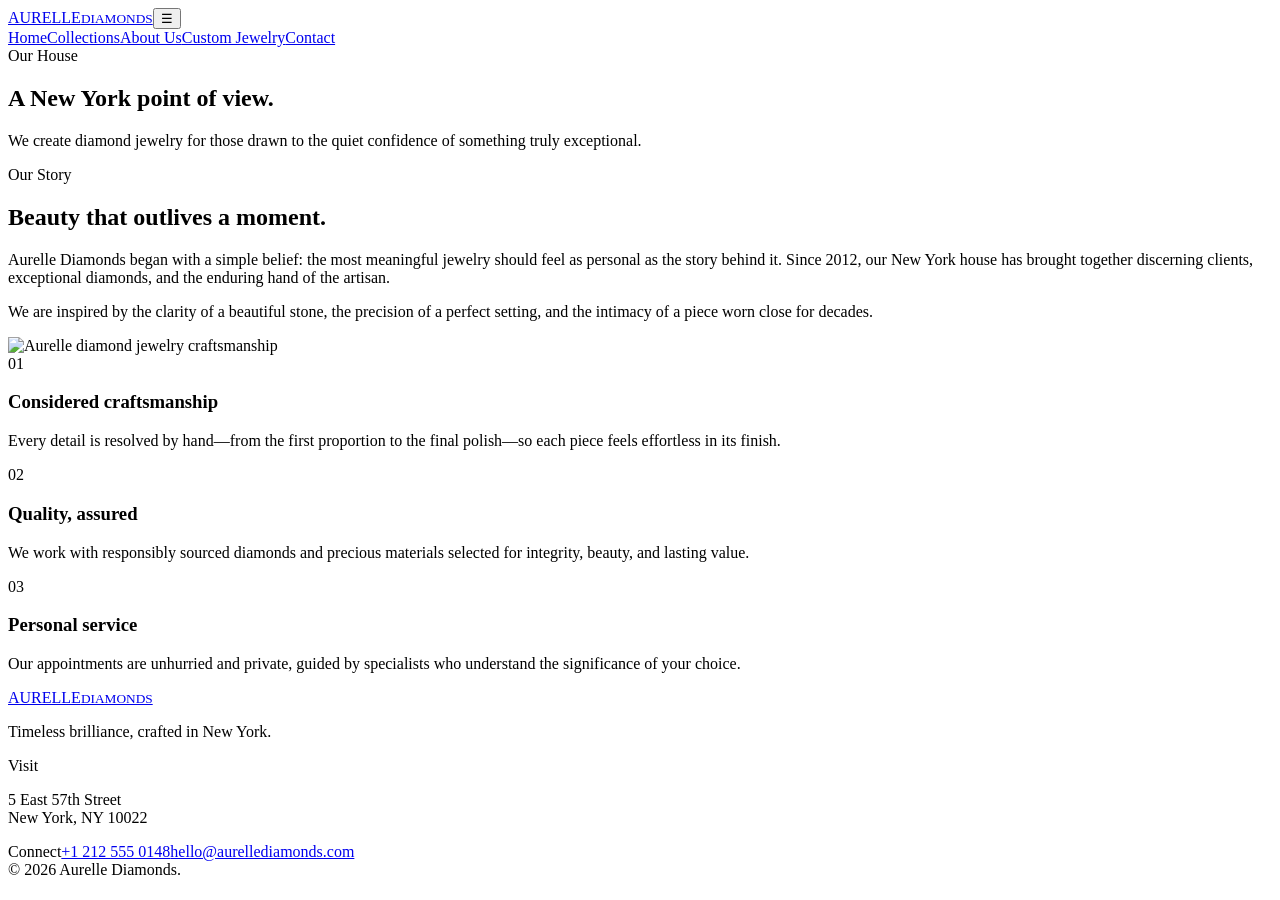
==== about.html @ 7a1c85e7 "Add files via upload" ====
<!doctype html><html lang="en"><head><meta charset="utf-8"><meta name="viewport" content="width=device-width,initial-scale=1"><title>About Us | Aurelle Diamonds</title><link rel="stylesheet" href="css/style.css"></head><body><header class="nav shell"><a class="brand" href="index.html">AURELLE<small>DIAMONDS</small></a><button class="menu" aria-label="Open navigation">☰</button><nav class="links"><a href="index.html">Home</a><a href="collections.html">Collections</a><a class="active" href="about.html">About Us</a><a href="custom.html">Custom Jewelry</a><a href="contact.html">Contact</a></nav></header><main><section class="page-intro shell"><span class="eyebrow">Our House</span><h1>A New York point of view.</h1><p>We create diamond jewelry for those drawn to the quiet confidence of something truly exceptional.</p></section><section class="section editorial"><div class="shell split"><div><span class="eyebrow">Our Story</span><h2>Beauty that outlives a moment.</h2><p>Aurelle Diamonds began with a simple belief: the most meaningful jewelry should feel as personal as the story behind it. Since 2012, our New York house has brought together discerning clients, exceptional diamonds, and the enduring hand of the artisan.</p><p>We are inspired by the clarity of a beautiful stone, the precision of a perfect setting, and the intimacy of a piece worn close for decades.</p></div><div class="tall-image"><img src="assets/images/necklace.png" alt="Aurelle diamond jewelry craftsmanship"></div></div></section><section class="section shell"><div class="craft"><article><span>01</span><h3>Considered craftsmanship</h3><p>Every detail is resolved by hand—from the first proportion to the final polish—so each piece feels effortless in its finish.</p></article><article><span>02</span><h3>Quality, assured</h3><p>We work with responsibly sourced diamonds and precious materials selected for integrity, beauty, and lasting value.</p></article><article><span>03</span><h3>Personal service</h3><p>Our appointments are unhurried and private, guided by specialists who understand the significance of your choice.</p></article></div></section></main><footer class="footer"><div class="shell footer-grid"><div><a class="brand" href="index.html">AURELLE<small>DIAMONDS</small></a><p>Timeless brilliance, crafted in New York.</p></div><div><span class="eyebrow">Visit</span><p>5 East 57th Street<br>New York, NY 10022</p></div><div><span class="eyebrow">Connect</span><a href="tel:+12125550148">+1 212 555 0148</a><a href="mailto:hello@aurellediamonds.com">hello@aurellediamonds.com</a></div></div><div class="shell copyright">© 2026 Aurelle Diamonds.</div></footer><script src="js/main.js"></script></body></html>
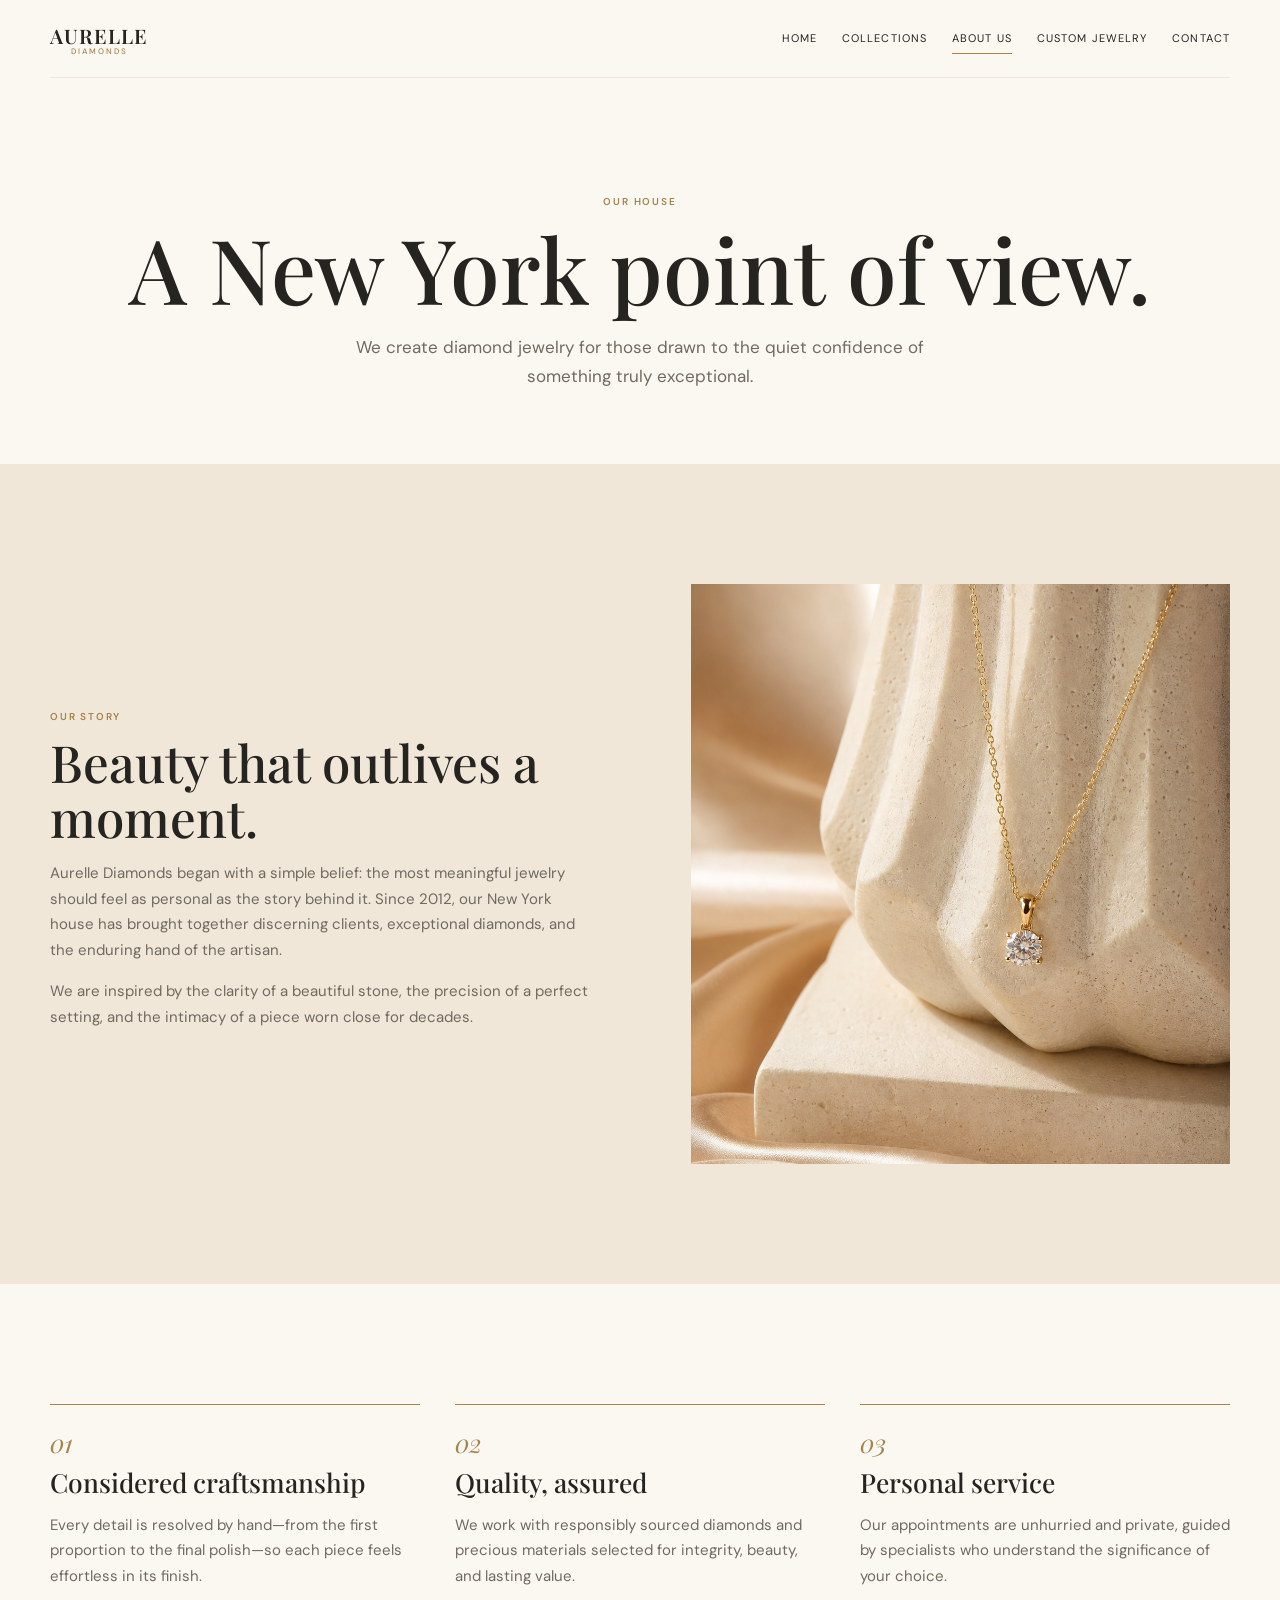
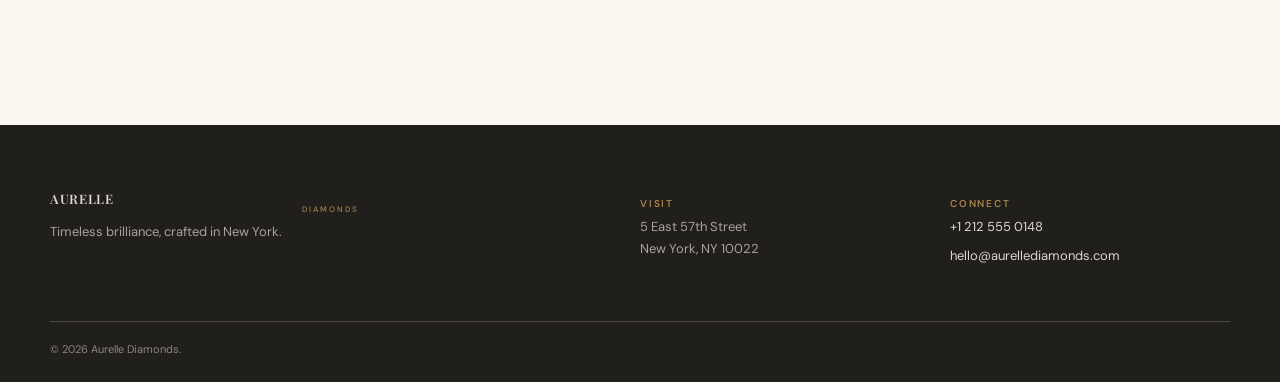
==== commit 4c58b015: "Refactor about.html for improved readability" ====
--- a/about.html
+++ b/about.html
@@ -1 +1,153 @@
-<!doctype html><html lang="en"><head><meta charset="utf-8"><meta name="viewport" content="width=device-width,initial-scale=1"><title>About Us | Aurelle Diamonds</title><link rel="stylesheet" href="css/style.css"></head><body><header class="nav shell"><a class="brand" href="index.html">AURELLE<small>DIAMONDS</small></a><button class="menu" aria-label="Open navigation">☰</button><nav class="links"><a href="index.html">Home</a><a href="collections.html">Collections</a><a class="active" href="about.html">About Us</a><a href="custom.html">Custom Jewelry</a><a href="contact.html">Contact</a></nav></header><main><section class="page-intro shell"><span class="eyebrow">Our House</span><h1>A New York point of view.</h1><p>We create diamond jewelry for those drawn to the quiet confidence of something truly exceptional.</p></section><section class="section editorial"><div class="shell split"><div><span class="eyebrow">Our Story</span><h2>Beauty that outlives a moment.</h2><p>Aurelle Diamonds began with a simple belief: the most meaningful jewelry should feel as personal as the story behind it. Since 2012, our New York house has brought together discerning clients, exceptional diamonds, and the enduring hand of the artisan.</p><p>We are inspired by the clarity of a beautiful stone, the precision of a perfect setting, and the intimacy of a piece worn close for decades.</p></div><div class="tall-image"><img src="assets/images/necklace.png" alt="Aurelle diamond jewelry craftsmanship"></div></div></section><section class="section shell"><div class="craft"><article><span>01</span><h3>Considered craftsmanship</h3><p>Every detail is resolved by hand—from the first proportion to the final polish—so each piece feels effortless in its finish.</p></article><article><span>02</span><h3>Quality, assured</h3><p>We work with responsibly sourced diamonds and precious materials selected for integrity, beauty, and lasting value.</p></article><article><span>03</span><h3>Personal service</h3><p>Our appointments are unhurried and private, guided by specialists who understand the significance of your choice.</p></article></div></section></main><footer class="footer"><div class="shell footer-grid"><div><a class="brand" href="index.html">AURELLE<small>DIAMONDS</small></a><p>Timeless brilliance, crafted in New York.</p></div><div><span class="eyebrow">Visit</span><p>5 East 57th Street<br>New York, NY 10022</p></div><div><span class="eyebrow">Connect</span><a href="tel:+12125550148">+1 212 555 0148</a><a href="mailto:hello@aurellediamonds.com">hello@aurellediamonds.com</a></div></div><div class="shell copyright">© 2026 Aurelle Diamonds.</div></footer><script src="js/main.js"></script></body></html>
+<!DOCTYPE html>
+<html lang="en">
+ <head>
+  <meta charset="utf-8">
+  <meta content="width=device-width,initial-scale=1" name="viewport">
+  <title>
+   About Us | Aurelle Diamonds
+  </title>
+  <link href="style.css" rel="stylesheet">
+ </head>
+ <body>
+  <header class="nav shell">
+   <a class="brand" href="index.html">
+    AURELLE
+    <small>
+     DIAMONDS
+    </small>
+   </a>
+   <button aria-label="Open navigation" class="menu">
+    ☰
+   </button>
+   <nav class="links">
+    <a href="index.html">
+     Home
+    </a>
+    <a href="collections.html">
+     Collections
+    </a>
+    <a class="active" href="about.html">
+     About Us
+    </a>
+    <a href="custom.html">
+     Custom Jewelry
+    </a>
+    <a href="contact.html">
+     Contact
+    </a>
+   </nav>
+  </header>
+  <main>
+   <section class="page-intro shell">
+    <span class="eyebrow">
+     Our House
+    </span>
+    <h1>
+     A New York point of view.
+    </h1>
+    <p>
+     We create diamond jewelry for those drawn to the quiet confidence of something truly exceptional.
+    </p>
+   </section>
+   <section class="section editorial">
+    <div class="shell split">
+     <div>
+      <span class="eyebrow">
+       Our Story
+      </span>
+      <h2>
+       Beauty that outlives a moment.
+      </h2>
+      <p>
+       Aurelle Diamonds began with a simple belief: the most meaningful jewelry should feel as personal as the story behind it. Since 2012, our New York house has brought together discerning clients, exceptional diamonds, and the enduring hand of the artisan.
+      </p>
+      <p>
+       We are inspired by the clarity of a beautiful stone, the precision of a perfect setting, and the intimacy of a piece worn close for decades.
+      </p>
+     </div>
+     <div class="tall-image">
+      <img alt="Aurelle diamond jewelry craftsmanship" src="necklace.png">
+     </div>
+    </div>
+   </section>
+   <section class="section shell">
+    <div class="craft">
+     <article>
+      <span>
+       01
+      </span>
+      <h3>
+       Considered craftsmanship
+      </h3>
+      <p>
+       Every detail is resolved by hand&mdash;from the first proportion to the final polish&mdash;so each piece feels effortless in its finish.
+      </p>
+     </article>
+     <article>
+      <span>
+       02
+      </span>
+      <h3>
+       Quality, assured
+      </h3>
+      <p>
+       We work with responsibly sourced diamonds and precious materials selected for integrity, beauty, and lasting value.
+      </p>
+     </article>
+     <article>
+      <span>
+       03
+      </span>
+      <h3>
+       Personal service
+      </h3>
+      <p>
+       Our appointments are unhurried and private, guided by specialists who understand the significance of your choice.
+      </p>
+     </article>
+    </div>
+   </section>
+  </main>
+  <footer class="footer">
+   <div class="shell footer-grid">
+    <div>
+     <a class="brand" href="index.html">
+      AURELLE
+      <small>
+       DIAMONDS
+      </small>
+     </a>
+     <p>
+      Timeless brilliance, crafted in New York.
+     </p>
+    </div>
+    <div>
+     <span class="eyebrow">
+      Visit
+     </span>
+     <p>
+      5 East 57th Street
+      <br>
+      New York, NY 10022
+     </p>
+    </div>
+    <div>
+     <span class="eyebrow">
+      Connect
+     </span>
+     <a href="tel:+12125550148">
+      +1 212 555 0148
+     </a>
+     <a href="mailto:hello@aurellediamonds.com">
+      hello@aurellediamonds.com
+     </a>
+    </div>
+   </div>
+   <div class="shell copyright">
+    &copy; 2026 Aurelle Diamonds.
+   </div>
+  </footer>
+  <script src="main.js">
+  </script>
+ </body>
+</html>
--- a/style.css
+++ b/style.css
@@ -0,0 +1,2 @@
+@import url('https://fonts.googleapis.com/css2?family=DM+Sans:wght@400;500;600&family=Playfair+Display:ital,wght@0,500;0,600;0,700;1,500&display=swap');
+:root{--ivory:#fbf8f2;--paper:#fffdf9;--ink:#262420;--muted:#706a60;--gold:#a7834c;--line:#e7dfd2;--champ:#eee1cc}*{box-sizing:border-box}html{scroll-behavior:smooth}body{margin:0;background:var(--ivory);color:var(--ink);font:15px/1.7 'DM Sans',Arial,sans-serif}a{color:inherit;text-decoration:none}img{display:block;width:100%;object-fit:cover}.shell{width:min(1180px,calc(100% - 48px));margin:auto}.eyebrow{letter-spacing:.18em;text-transform:uppercase;font-size:10px;font-weight:600;color:var(--gold)}h1,h2,h3{font-family:'Playfair Display',Georgia,serif;font-weight:500;line-height:1.08;margin:.4rem 0 1rem}h1{font-size:clamp(3.2rem,7vw,6.5rem)}h2{font-size:clamp(2.3rem,4vw,4.25rem)}h3{font-size:1.65rem}p{margin:0 0 1rem;color:var(--muted)}.nav{height:78px;display:flex;align-items:center;justify-content:space-between;position:sticky;top:0;z-index:20;background:rgba(251,248,242,.92);backdrop-filter:blur(14px);border-bottom:1px solid rgba(231,223,210,.7)}.brand{font:600 1.25rem 'Playfair Display',serif;letter-spacing:.05em}.brand small{font:500 8px 'DM Sans';letter-spacing:.25em;display:block;text-align:center;color:var(--gold);margin-top:-3px}.links{display:flex;align-items:center;gap:25px;font-size:11px;text-transform:uppercase;letter-spacing:.1em}.links a{position:relative}.links a:after{content:'';height:1px;background:var(--gold);left:0;right:0;bottom:-6px;position:absolute;transform:scaleX(0);transition:.25s}.links a:hover:after,.links a.active:after{transform:scaleX(1)}.menu{display:none;background:none;border:0;font-size:22px}.button{display:inline-flex;align-items:center;justify-content:center;padding:13px 22px;border:1px solid var(--ink);font-size:10px;text-transform:uppercase;letter-spacing:.13em;transition:.25s;cursor:pointer;background:transparent}.button:hover{background:var(--ink);color:#fff}.button.gold{background:var(--gold);border-color:var(--gold);color:#fff}.button.gold:hover{background:transparent;color:var(--gold)}.hero{min-height:calc(100vh - 78px);display:grid;grid-template-columns:1.02fr .98fr;align-items:center}.hero-copy{padding:70px min(5vw,80px) 70px max(24px,calc((100vw - 1180px)/2))}.hero-copy p{max-width:430px;font-size:17px}.actions{display:flex;gap:11px;flex-wrap:wrap;margin-top:30px}.hero-image{height:calc(100vh - 78px);min-height:630px;overflow:hidden}.hero-image img{height:100%;transition:transform 1.5s}.hero-image:hover img{transform:scale(1.04)}.section{padding:120px 0}.section-head{display:flex;justify-content:space-between;align-items:end;gap:30px;margin-bottom:42px}.section-head p{max-width:390px}.cards{display:grid;grid-template-columns:repeat(3,1fr);gap:20px}.card{background:var(--paper);overflow:hidden}.card-image{height:400px;overflow:hidden;background:var(--champ)}.card-image img{height:100%;transition:transform .7s}.card:hover img{transform:scale(1.05)}.card-info{padding:19px 18px 22px}.card-info h3{font-size:1.4rem;margin:0 0 3px}.card-info p{font-size:12px;text-transform:uppercase;letter-spacing:.1em}.story{background:#eee7db}.split{display:grid;grid-template-columns:1fr 1fr;gap:clamp(40px,8vw,120px);align-items:center}.tall-image{height:580px}.tall-image img{height:100%}.custom{background:var(--ink);color:#fff;text-align:center;padding:105px 20px}.custom h2,.custom p{color:#fff}.custom p{max-width:520px;margin:0 auto 27px;color:#d7d0c6}.craft{display:grid;grid-template-columns:repeat(3,1fr);gap:35px}.craft article{border-top:1px solid var(--gold);padding-top:20px}.craft span{font:italic 1.6rem 'Playfair Display';color:var(--gold)}.page-intro{padding:110px 0 74px;text-align:center}.page-intro p{max-width:570px;margin:auto;font-size:17px}.products{display:grid;grid-template-columns:repeat(4,1fr);gap:18px}.products .card-image{height:320px}.products .card-info{padding:16px}.products .button{padding:9px 13px;font-size:9px;margin-top:7px}.editorial{background:#f0e7d9}.process{display:grid;grid-template-columns:repeat(3,1fr);gap:28px}.process article{padding:35px 25px;background:var(--paper)}.process b{font:500 3.2rem 'Playfair Display';color:var(--champ)}.contact-grid{display:grid;grid-template-columns:.8fr 1.2fr;gap:70px}.contact-details{border-top:1px solid var(--gold);padding-top:25px}.contact-details a{color:var(--gold)}.form{background:var(--paper);padding:35px}.form label{font-size:10px;letter-spacing:.12em;text-transform:uppercase}.form input,.form textarea{width:100%;border:0;border-bottom:1px solid var(--line);background:transparent;padding:10px 0 13px;margin-bottom:22px;font:inherit;outline:0}.form textarea{height:100px;resize:vertical}.map{height:260px;background:#e8dfd2;display:grid;place-items:center;text-align:center}.map span{font:italic 1.7rem 'Playfair Display'}.footer{background:#201f1c;color:#ddd7cf;padding:65px 0 23px}.footer-grid{display:grid;grid-template-columns:2fr 1fr 1fr;gap:30px;border-bottom:1px solid #49453f;padding-bottom:45px}.footer p{color:#aaa39a;font-size:13px}.footer a{display:block;margin-bottom:7px;font-size:13px}.copyright{font-size:11px;color:#8c867d;margin-top:18px}.fade{animation:rise .8s both}@keyframes rise{from{opacity:0;transform:translateY(20px)}to{opacity:1;transform:translateY(0)}}@media(max-width:800px){.links{display:none;position:absolute;top:78px;left:0;right:0;background:var(--ivory);padding:20px 24px;flex-direction:column;align-items:start}.links.open{display:flex}.menu{display:block}.hero,.split,.contact-grid{grid-template-columns:1fr}.hero-copy{padding:70px 24px}.hero-image{height:65vh;min-height:440px}.section{padding:75px 0}.cards,.craft,.process{grid-template-columns:1fr}.products{grid-template-columns:repeat(2,1fr)}.section-head{display:block}.tall-image{height:440px}.footer-grid{grid-template-columns:1fr}.page-intro{padding:75px 0 45px}}@media(max-width:480px){.shell{width:min(100% - 32px,1180px)}.products{grid-template-columns:1fr}.products .card-image{height:370px}.card-image{height:370px}.nav{height:70px}.hero{min-height:calc(100vh - 70px)}.hero-image{height:55vh;min-height:380px}}
